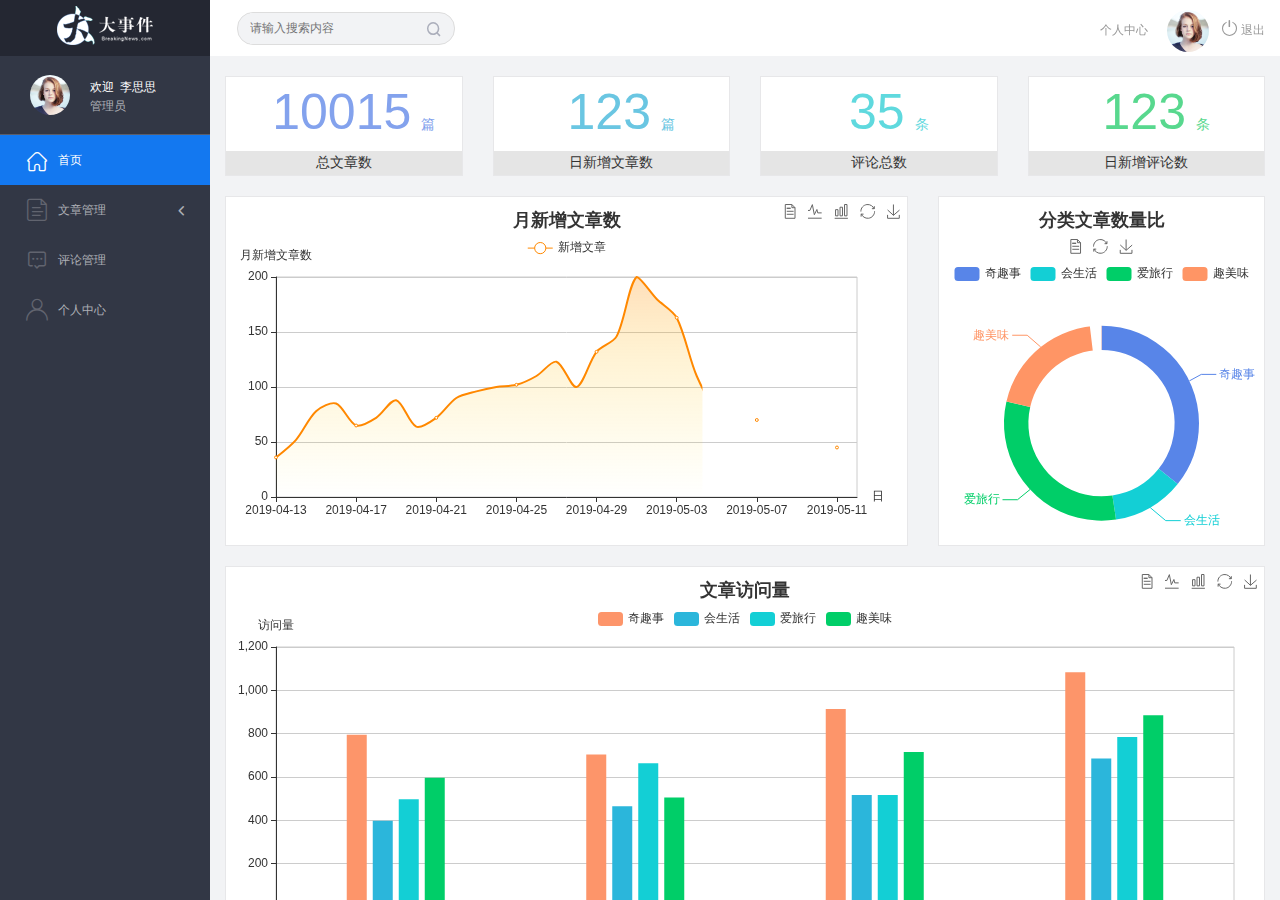
==== web_back/index.html @ 63952480 "第一次提交" ====
<!DOCTYPE html>
<html lang="en">

<head>
    <meta charset="UTF-8">
    <meta name="viewport" content="width=device-width, initial-scale=1.0">
    <meta http-equiv="X-UA-Compatible" content="ie=edge">
    <title>大事件-后台首页</title>
    <link rel="stylesheet" href="js/bootstrap/css/bootstrap.min.css">
    <link rel="stylesheet" href="css/reset.css">
    <link rel="stylesheet" href="css/iconfont.css">
    <link rel="stylesheet" href="css/main.css">
    <script src="js/jquery-1.12.4.min.js"></script>
</head>

<body>
    <div class="sider">
        <a href="#" class="logo"><img src="images/logo02.png" alt="logo"></a>
        <div class="user_info">
            <img src="images/2.jpg" alt="person">
            <span>欢迎&nbsp;&nbsp;李思思</span>
            <b>管理员</b>
        </div>
        <div class="menu">
            <div class="level01 active"><a href="main_count.html" target="main_frame"><i class="iconfont icon-yidiandiantubiao04"></i><span>首页</span></a></div>
            <div class="level01"><a href="#"><i class="iconfont icon-icon-article"></i><span>文章管理</span><b
                        class="iconfont icon-arrowdownl"></b></a></div>
            <ul class="level02">
                <li><a href="article_list.html" target="main_frame"><i class="iconfont icon-previewright"></i><span>文章列表</span></a></li>
                <li><a href="article_release.html" target="main_frame"><i class="iconfont icon-previewright"></i><span>发表文章</span></a></li>
                <li><a  href="article_category.html" target="main_frame"><i class="iconfont icon-previewright"></i><span>文章类别管理</span></a></li>
            </ul>

            <div class="level01"><a href="comment_list.html" target="main_frame"><i class="iconfont icon-comment"></i><span>评论管理</span></a></div>
            <div class="level01"><a  href="user.html" target="main_frame"><i class="iconfont icon-user"></i><span>个人中心</span></a></div>
        </div>
    </div>

    <div class="header_bar">        
        <form class="search_form">
            <input type="text" placeholder="请输入搜索内容">
            <i class="iconfont icon-search"></i>
        </form>
        <div class="user_center_link">
            <a href="user.html" onclick="setMenu(3,0)" target="main_frame">个人中心</a>
            <img src="images/2.jpg" alt="person">
            <a href="#"><i class="iconfont icon-tuichu"></i> 退出</a>
        </div>
    </div>

    <div class="main" id="main_body">
        <iframe src="main_count.html" frameborder="0" id="main_frame" name="main_frame" frameborder="0" scrolling="auto"></iframe>
    </div>



    <script>
        var $level01 = $('.level01');
        var $subli = $('.level02 li')
        $level01.click(function(){
            $level01.not($(this)).removeClass('active');
            $(this).addClass('active');

            if($(this).next().hasClass('level02')){
                $(this).next().slideToggle();
                $(this).find('b').toggleClass('rotate0');
            }else{
                $subli.removeClass('active'); 
            }
        })

        $subli.click(function(){
            $subli.not($(this)).removeClass('active');
            $(this).addClass('active');

            if(!$(this).parent().prev().hasClass('active')){
                $level01.removeClass('active');
                $(this).parent().prev().addClass('active');
            }
        })

        function resizeFrame(){
            var frame_w = $('#main_body').outerWidth();
			var frame_h = $('#main_body').outerHeight();
			$('#main_frame').css({'width':frame_w,'height':frame_h});
        }

        resizeFrame();

        $(window).resize(function(){
            resizeFrame();
        })


        function setMenu(m,n){
           $level01.eq(m).addClass('active').siblings().not('.level02').removeClass('active');
           if(m!=1){              
              $('.level02').slideUp(); 
           }else{
              $('.level02').slideDown();
              $('.level02').children().eq(n).addClass('active').siblings().removeClass('active');
           }
        }

    </script>

</body>
</html>
---- web_back/css/iconfont.css ----
@font-face {font-family: "iconfont";
  src: url('../fonts/iconfont.eot?t=1558003957214'); /* IE9 */
  src: url('../fonts/iconfont.eot?t=1558003957214#iefix') format('embedded-opentype'), /* IE6-IE8 */
  url('[data-uri]') format('woff2'),
  url('../fonts/iconfont.woff?t=1558003957214') format('woff'),
  url('../fonts/iconfont.ttf?t=1558003957214') format('truetype'), /* chrome, firefox, opera, Safari, Android, iOS 4.2+ */
  url('../fonts/iconfont.svg?t=1558003957214#iconfont') format('svg'); /* iOS 4.1- */
}

.iconfont {
  font-family: "iconfont" !important;
  font-size: 16px;
  font-style: normal;
  -webkit-font-smoothing: antialiased;
  -moz-osx-font-smoothing: grayscale;
}

.icon-yidiandiantubiao04:before {
  content: "\e607";
}

.icon-arrowdownl:before {
  content: "\e6a3";
}

.icon-key:before {
  content: "\e68b";
}

.icon-tuichu:before {
  content: "\e622";
}

.icon-previewright:before {
  content: "\e75c";
}

.icon-system:before {
  content: "\e6a6";
}

.icon-icondate:before {
  content: "\e609";
}

.icon-search:before {
  content: "\e656";
}

.icon-system1:before {
  content: "\e608";
}

.icon-user:before {
  content: "\e645";
}

.icon-comment:before {
  content: "\e60a";
}

.icon-icon-article:before {
  content: "\e601";
}
---- web_back/css/main.css ----
body{
    font-family:'MicroSoft YaHei';
    background-color: #f2f3f5;
}
.main_wrap{
    position:fixed;
    width:100%;
    height:100%;
    left:0px;
    top:0px;
    background:url('../images/login_bg.jpg'); 
    background-size:100% 100%; 
  }
.header{
    width:1200px;
    overflow: hidden;
    margin:20px auto 0;
}
.heade .logo{
    float: left;
}
.header .copyright{
    float:right;
    font-size:12px;
    color:#fff;
    text-align:right;
    line-height:20px;
    margin-top:10px;
}
.login_form_con{
    position:absolute;
    left:50%;
    top:50%;
    margin-left:-200px;
    margin-top:-155px;
    width:400px;
    height:310px;
    background-color: #edeff0;
}

.login_form{
    position: relative;
}

.login_form .icon-user{
    position:absolute;
    font-size:16px;
    color:#999;
    left:46px;
    top:12px;
}
.login_form .icon-key{
    position:absolute;
    font-size:18px;
    color:#999;
    left:46px;
    top:78px;
}
.login_title{
    height:60px;
    background:url('../images/login_title.png') center center no-repeat #fff;
}
.input_txt,.input_pass,.input_sub{
    display:block;
    width:334px;
    height:37px;
    padding:0px;
    text-indent:40px;
    border:1px solid #ddd;
    margin:27px auto 0;
    outline:none;
}
.input_sub{
    margin-top:40px;
    height:42px;
    background-color: #19b9e7;
    text-indent:0px;
    font-size:18px;
    color:#fff;
    cursor: pointer;
}
.input_sub:hover{
    background-color: #08a0cc;
}

.sider{
    position:fixed;
    left:0;
    top:0;
    bottom:0;
    width:210px;
    background-color: #323745;
}
.sider .logo{
    display:block;
    height:56px;
    background-color: #242732;
    overflow: hidden;
}
.sider .logo img{
    display:block;
    margin:6px auto 0;
}
.user_info{
    height:79px;
    border-bottom:1px solid #5a5e6b;
}

.user_info img{
    float: left;
    width:40px;
    height:40px;
    border-radius:20px;
    margin:19px 0 0 30px;
}
.user_info span{
    float: left;
    width:120px;
    font-size:12px;
    color:#fff;
    margin:23px 0 0 20px;
}
.user_info b{
    float: left;
    width: 120px;
    font-weight:normal;
    font-size:12px;
    color:#adafb5;
    margin:2px 0 0 20px;
}

.menu .level01{
    height:50px;
    line-height:50px;
}
.menu .level01 a{
    display:block;
    height:50px;
    font-size:12px;
    color:#adafb5;
    overflow: hidden;
}
.menu .level01.active a{
    background-color: #1378f0;
    color:#fff;
}
.menu .level01.active i{
    color:#fff;
}

.menu .level01 a:hover{
    background-color: #1378f0;
    color:#fff;
}
.menu .level01 a:hover i{
    color:#fff;
}
.menu .level01 i{
    color:#61646f;
    font-size:22px;
    float: left;
    margin-left:26px;
}
.menu .level01 span{
    float: left;
    margin-left:10px;
}
.menu .level01 b{
    float: right;
    margin-right:20px;
    font-weight:normal;
    transform:rotate(90deg);
    transition:all 500ms ease;
}

.menu .level01 .rotate0{
    transform:rotate(0deg);
}

.menu .level02{
    background: #242732;
    display:none;
}


.menu .level02 li{
    height:40px;
    line-height:40px;
}
.menu .level02 li a{
    display:block;
    height:40px;
    font-size:12px;
    color:#adafb5;
    overflow: hidden;
}

.menu .level02 li a:hover{
    background-color: #1378f0;
    color:#fff;
}

.menu .level02 li i{
    font-size:12px;
    float: left;
    margin-left:60px;
}
.menu .level02 li span{
    font-size:12px;
    float: left;
    margin-left:5px;
}

.menu .level02 .active a{
    color:#ffae00;
}

.header_bar{
    position:fixed;
    left:210px;
    right:0;
    top:0;
    height:56px;
    background-color: #fff;
}

.main{
    position:fixed;
    left:210px;
    top:56px;
    right:0;
    bottom:0;
    background-color: #f2f3f5;
}

.search_form{
    width:218px;
    height:33px;
    border:1px solid #ddd;
    background-color: #f2f3f5;
    border-radius:16px;
    float: left;
    margin:12px 0 0 27px;
}

.search_form input{
    padding:0px;
    margin:0px;
    border:0px;
    float: left;
    background-color: #f2f3f5;
    font-size:12px;
    width:175px;
    height:31px;
    margin-left:12px;
    outline:none;
   
}

.search_form .icon-search{
    line-height:33px;
    cursor: pointer;
    font-size:18px;
    color:#abaebb;
}
.user_center_link{
    float:right;

}
.user_center_link a{
    line-height:56px;
    font-size:12px;
    color:#999;
    margin-right:15px;
}
.user_center_link a:hover{
    color:#ffae00
}

.user_center_link img{
    width:42px;
    height:42px;
    border-radius:32px;
    margin-right:10px;
}

.spannel_list{
    margin-top:20px;
}

.spannel{
	height:100px;
	overflow:hidden;
	text-align:center;
    position:relative;
    background-color: #fff;
    border:1px solid #e7e7e9;
    margin-bottom:20px;
}

.spannel em{
    font-style:normal;
	font-size:50px;
	line-height:50px;
	display:inline-block;
	margin:10px 0 0 20px;
	font-family:'Arial';
	color:#83a2ed;
}

.spannel span{
	font-size:14px;
	display:inline-block;
	color:#83a2ed;
	margin-left:10px;
}

.spannel b{
	position:absolute;
	left:0;
	bottom:0;
	width:100%;
	line-height:24px;
	background:#e5e5e5;
	color:#333;
	font-size:14px;
	font-weight:normal;
}

.scolor01 em,.scolor01 span{
	color:#6ac6e2;
}

.scolor02 em,.scolor02 span{
	color:#5fd9de;
}

.scolor03 em,.scolor03 span{
	color:#58d88e;
}


.gragh_pannel{
    height:350px;
    border:1px solid #e7e7e9;
    background-color: #fff!important; 
    margin-bottom:20px;  
}

.column_pannel{
    margin-bottom:20px;
    height:400px;
    border:1px solid #e7e7e9;
    background-color: #fff!important;   
}

.common_title{
    line-height:42px;
    background-color: #fbfbfb;
    border:1px solid #e7e7e9;
    margin-top:20px;
    text-indent: 15px;
    font-size:14px;
    color:#333;
}

.common_con{
    border:1px solid #e7e7e9;
    border-top:0px;
    background-color: #fff;
    padding-bottom:20px;
    margin-bottom:20px;
}
.opt_btns{
    margin-top:20px;
}

.mp20{
    margin-top:20px;
}

.pagination{   
   margin:0;
}

.article_form{
    margin-top:20px;
}

.form-group{
    margin-bottom:25px;
}

.form-group label{
    font-weight:normal;
    color:#666;
}

.icon-icondate{
    line-height:16px;
}

.user_pic{
    width:100px;
    height:100px;
    margin-bottom:10px;
}

.article_cover{
    width:200px;
    height:200px;
    margin-bottom:10px;
}
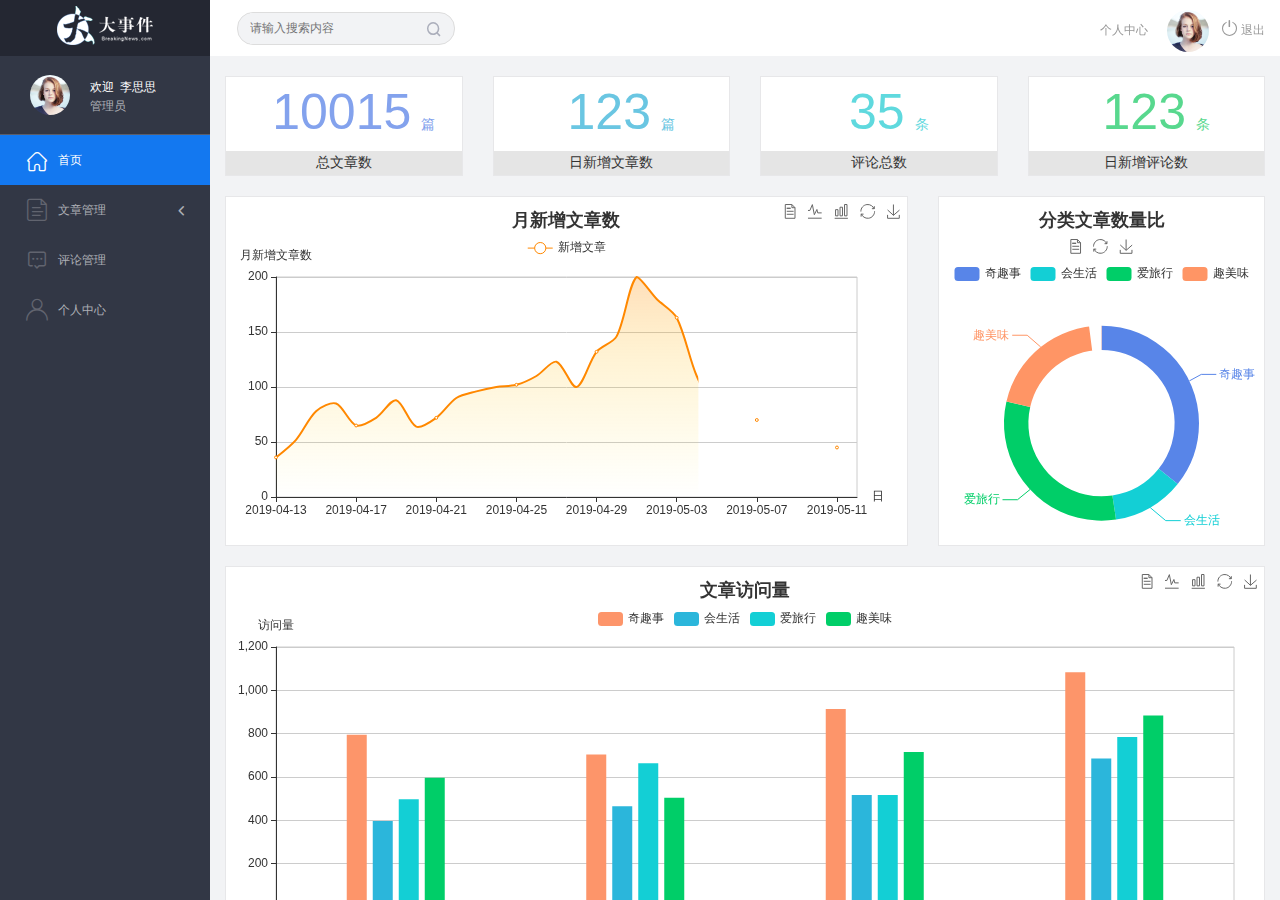
==== commit 8afd4934: "完成用户退出，无语义" ====
--- a/web_back/index.html
+++ b/web_back/index.html
@@ -28,15 +28,15 @@
             <ul class="level02">
                 <li><a href="article_list.html" target="main_frame"><i class="iconfont icon-previewright"></i><span>文章列表</span></a></li>
                 <li><a href="article_release.html" target="main_frame"><i class="iconfont icon-previewright"></i><span>发表文章</span></a></li>
-                <li><a  href="article_category.html" target="main_frame"><i class="iconfont icon-previewright"></i><span>文章类别管理</span></a></li>
+                <li><a href="article_category.html" target="main_frame"><i class="iconfont icon-previewright"></i><span>文章类别管理</span></a></li>
             </ul>
 
             <div class="level01"><a href="comment_list.html" target="main_frame"><i class="iconfont icon-comment"></i><span>评论管理</span></a></div>
-            <div class="level01"><a  href="user.html" target="main_frame"><i class="iconfont icon-user"></i><span>个人中心</span></a></div>
+            <div class="level01"><a href="user.html" target="main_frame"><i class="iconfont icon-user"></i><span>个人中心</span></a></div>
         </div>
     </div>
 
-    <div class="header_bar">        
+    <div class="header_bar">
         <form class="search_form">
             <input type="text" placeholder="请输入搜索内容">
             <i class="iconfont icon-search"></i>
@@ -44,7 +44,8 @@
         <div class="user_center_link">
             <a href="user.html" onclick="setMenu(3,0)" target="main_frame">个人中心</a>
             <img src="images/2.jpg" alt="person">
-            <a href="#"><i class="iconfont icon-tuichu"></i> 退出</a>
+            <!-- href="javascript:;" 不要让a标签跳转 -->
+            <a href="javascript:;" id="btnLogout"><i class="iconfont icon-tuichu"></i> 退出</a>
         </div>
     </div>
 
@@ -57,52 +58,74 @@
     <script>
         var $level01 = $('.level01');
         var $subli = $('.level02 li')
-        $level01.click(function(){
+        $level01.click(function() {
             $level01.not($(this)).removeClass('active');
             $(this).addClass('active');
 
-            if($(this).next().hasClass('level02')){
+            if ($(this).next().hasClass('level02')) {
                 $(this).next().slideToggle();
                 $(this).find('b').toggleClass('rotate0');
-            }else{
-                $subli.removeClass('active'); 
+            } else {
+                $subli.removeClass('active');
             }
         })
 
-        $subli.click(function(){
+        $subli.click(function() {
             $subli.not($(this)).removeClass('active');
             $(this).addClass('active');
 
-            if(!$(this).parent().prev().hasClass('active')){
+            if (!$(this).parent().prev().hasClass('active')) {
                 $level01.removeClass('active');
                 $(this).parent().prev().addClass('active');
             }
         })
 
-        function resizeFrame(){
+        function resizeFrame() {
             var frame_w = $('#main_body').outerWidth();
-			var frame_h = $('#main_body').outerHeight();
-			$('#main_frame').css({'width':frame_w,'height':frame_h});
+            var frame_h = $('#main_body').outerHeight();
+            $('#main_frame').css({
+                'width': frame_w,
+                'height': frame_h
+            });
         }
 
         resizeFrame();
 
-        $(window).resize(function(){
+        $(window).resize(function() {
             resizeFrame();
         })
 
 
-        function setMenu(m,n){
-           $level01.eq(m).addClass('active').siblings().not('.level02').removeClass('active');
-           if(m!=1){              
-              $('.level02').slideUp(); 
-           }else{
-              $('.level02').slideDown();
-              $('.level02').children().eq(n).addClass('active').siblings().removeClass('active');
-           }
+        function setMenu(m, n) {
+            $level01.eq(m).addClass('active').siblings().not('.level02').removeClass('active');
+            if (m != 1) {
+                $('.level02').slideUp();
+            } else {
+                $('.level02').slideDown();
+                $('.level02').children().eq(n).addClass('active').siblings().removeClass('active');
+            }
         }
+    </script>
+    <!-- 我的代码 -->
+    <script>
+        // 退出思路：
+        // 1.绑定退出按钮，
+        // 2.请求 退出接口
+        $("#btnLogout").click(function() {
+            // 2.请求退出接口
+            // 无语义
+            $.post("http://192.168.172.44:8000/admin/logout").then(function(res) {
+                console.log(res);
+                if (res.code === 200) {
+                    alert("退出成功！")
+                    window.location.href = "./login.html";
+                } else {
+                    alert(res.msg);
+                }
 
+            })
+        })
     </script>
+</body>
 
-</body>
 </html>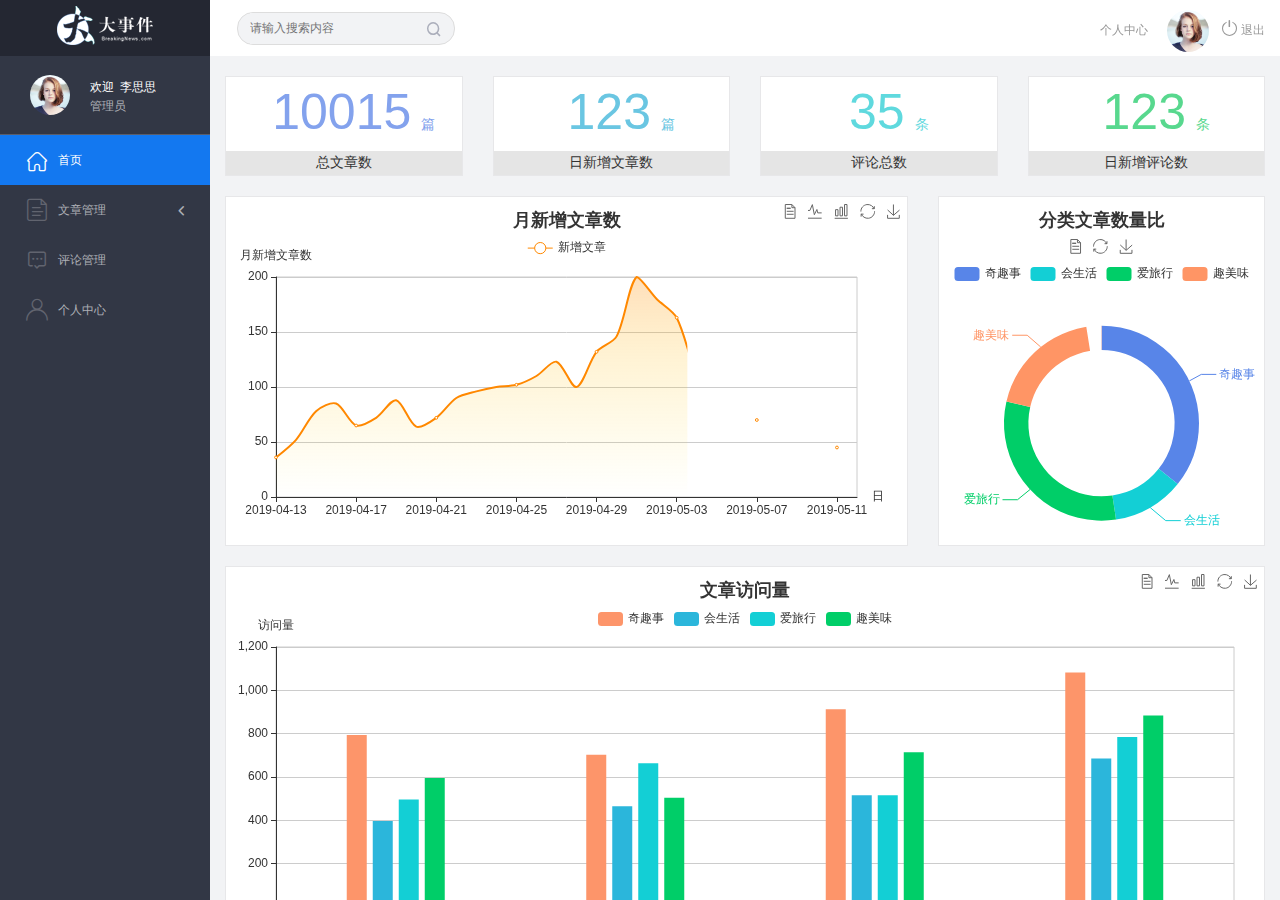
==== commit 0b49b203: "用户退出语义化" ====
--- a/web_back/index.html
+++ b/web_back/index.html
@@ -108,22 +108,39 @@
     </script>
     <!-- 我的代码 -->
     <script>
-        // 退出思路：
-        // 1.绑定退出按钮，
-        // 2.请求 退出接口
+        // 定义一个对象，退出的方法(语义化)
+        var user = {
+                logout: function() {
+                    $.post("http://10.253.10.194:8000/admin/logout").then(function(res) {
+                        console.log(res);
+                        if (res.code === 200) {
+                            alert("退出成功！")
+                            window.location.href = "./login.html";
+                        } else {
+                            alert(res.msg);
+                        }
+
+                    })
+
+                }
+            }
+            // 退出思路：
+            // 1.绑定退出按钮，
+            // 2.请求 退出接口
         $("#btnLogout").click(function() {
             // 2.请求退出接口
+            user.logout();
             // 无语义
-            $.post("http://192.168.172.44:8000/admin/logout").then(function(res) {
-                console.log(res);
-                if (res.code === 200) {
-                    alert("退出成功！")
-                    window.location.href = "./login.html";
-                } else {
-                    alert(res.msg);
-                }
+            // $.post("http://10.253.10.194:8000/admin/logout").then(function(res) {
+            //     console.log(res);
+            //     if (res.code === 200) {
+            //         alert("退出成功！")
+            //         window.location.href = "./login.html";
+            //     } else {
+            //         alert(res.msg);
+            //     }
 
-            })
+            // })
         })
     </script>
 </body>
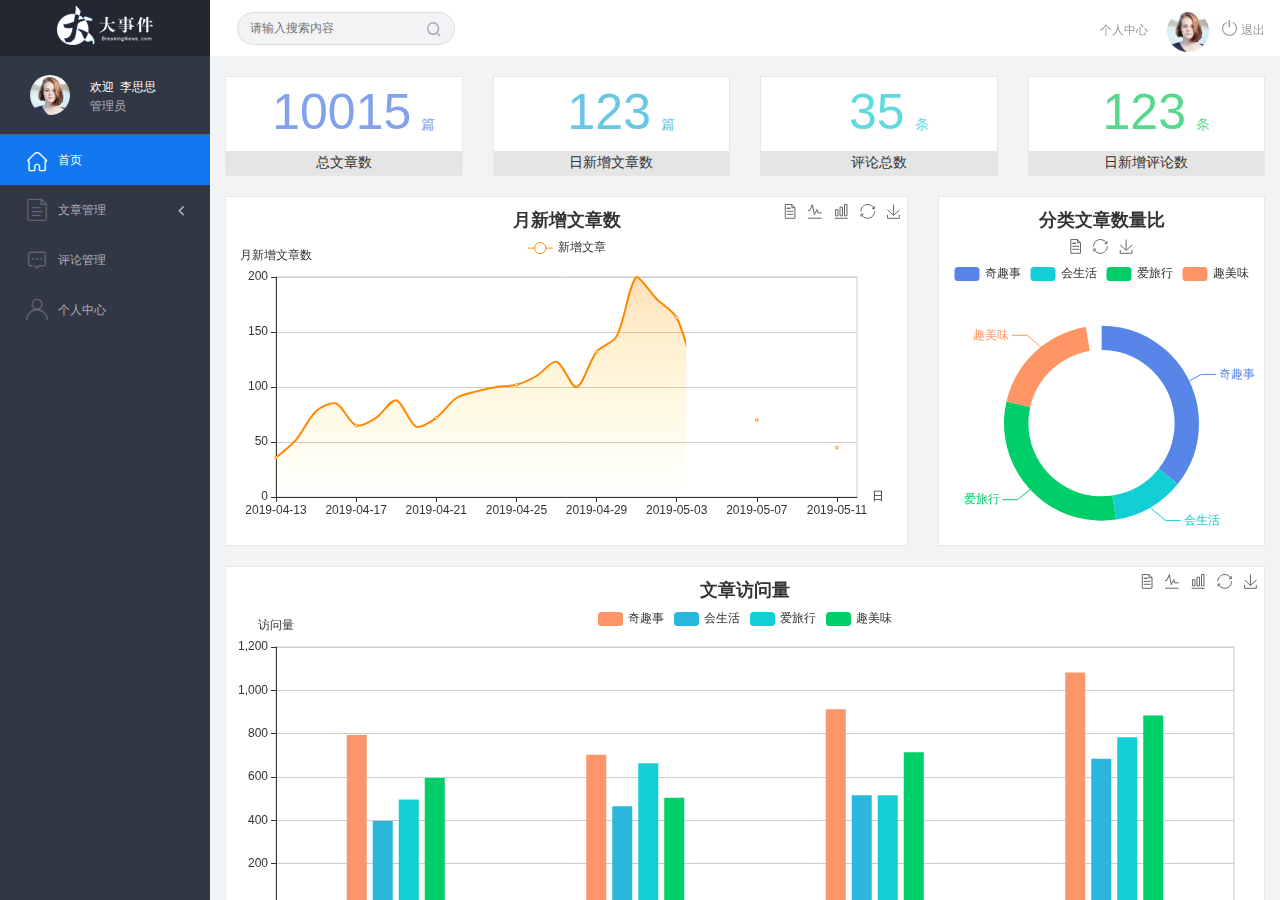
==== commit 8d8d5e3b: "获取管理员信息并显示，无语义" ====
--- a/web_back/index.html
+++ b/web_back/index.html
@@ -17,8 +17,8 @@
     <div class="sider">
         <a href="#" class="logo"><img src="images/logo02.png" alt="logo"></a>
         <div class="user_info">
-            <img src="images/2.jpg" alt="person">
-            <span>欢迎&nbsp;&nbsp;李思思</span>
+            <img src="images/2.jpg" alt="person" id="userImg">
+            <span>欢迎&nbsp;&nbsp;<i style="font-style:normal;" id="username">李思思</i></span>
             <b>管理员</b>
         </div>
         <div class="menu">
@@ -124,9 +124,9 @@
 
                 }
             }
-            // 退出思路：
-            // 1.绑定退出按钮，
-            // 2.请求 退出接口
+            // 1.退出思路：
+            // 1.1绑定退出按钮，
+            // 1.2请求 退出接口
         $("#btnLogout").click(function() {
             // 2.请求退出接口
             user.logout();
@@ -142,6 +142,17 @@
 
             // })
         })
+
+
+        //2.获取管理员信息并且显示
+        $.get("http://10.253.10.194:8000/admin/getuser").then(function(res) {
+            console.log(res);
+            // 用户名
+            $("#username").html(res.data.nickname);
+            // 图片地址
+            $("#userImg").attr("src", res.data.user_pic);
+
+        })
     </script>
 </body>
 
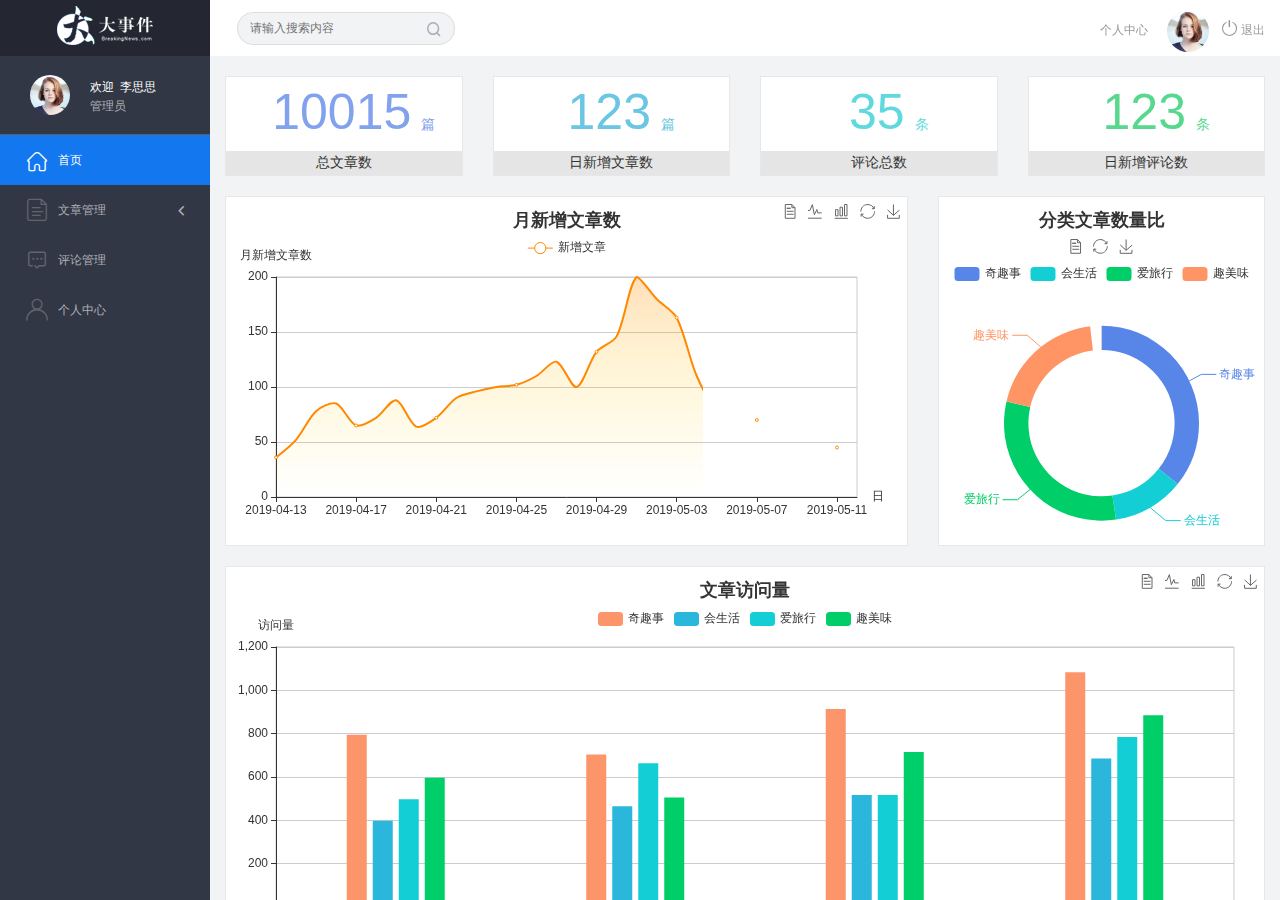
==== commit 9a7c7611: "创建util文件夹，创建user.js文件，把所有用户相关的功能写在一个对象中" ====
--- a/web_back/index.html
+++ b/web_back/index.html
@@ -106,27 +106,42 @@
             }
         }
     </script>
+    <!-- 引入user模块 -->
+    <script src="./js/util/user.js"></script>
     <!-- 我的代码 -->
     <script>
         // 定义一个对象，退出的方法(语义化)
-        var user = {
-                logout: function() {
-                    $.post("http://10.253.10.194:8000/admin/logout").then(function(res) {
-                        console.log(res);
-                        if (res.code === 200) {
-                            alert("退出成功！")
-                            window.location.href = "./login.html";
-                        } else {
-                            alert(res.msg);
-                        }
+        // var user = {
+        //         logout: function() {
+        //             $.post("http:///192.168.1.105:8000/admin/logout").then(function(res) {
+        //                 console.log(res);
+        //                 if (res.code === 200) {
+        //                     alert("退出成功！")
+        //                     window.location.href = "./login.html";
+        //                 } else {
+        //                     alert(res.msg);
+        //                 }
 
-                    })
+        //             })
 
-                }
-            }
-            // 1.退出思路：
-            // 1.1绑定退出按钮，
-            // 1.2请求 退出接口
+        //         },
+        //         getInfo: function() {
+
+        //             //2.获取管理员信息并且显示
+        //             $.get("http://192.168.1.105:8000/admin/getuser").then(function(res) {
+        //                 console.log(res);
+        //                 // 用户名
+        //                 $("#username").html(res.data.nickname);
+        //                 // 图片地址
+        //                 $("#userImg").attr("src", res.data.user_pic);
+
+        //             })
+        //         }
+        //     }
+        // ---------------------------------------------------------------
+        // 1.退出思路：
+        // 1.1绑定退出按钮，
+        // 1.2请求 退出接口
         $("#btnLogout").click(function() {
             // 2.请求退出接口
             user.logout();
@@ -145,14 +160,15 @@
 
 
         //2.获取管理员信息并且显示
-        $.get("http://10.253.10.194:8000/admin/getuser").then(function(res) {
-            console.log(res);
-            // 用户名
-            $("#username").html(res.data.nickname);
-            // 图片地址
-            $("#userImg").attr("src", res.data.user_pic);
+        user.getInfo();
+        // $.get("http://192.168.1.105:8000/admin/getuser").then(function(res) {
+        //     console.log(res);
+        //     // 用户名
+        //     $("#username").html(res.data.nickname);
+        //     // 图片地址
+        //     $("#userImg").attr("src", res.data.user_pic);
 
-        })
+        // })
     </script>
 </body>
 
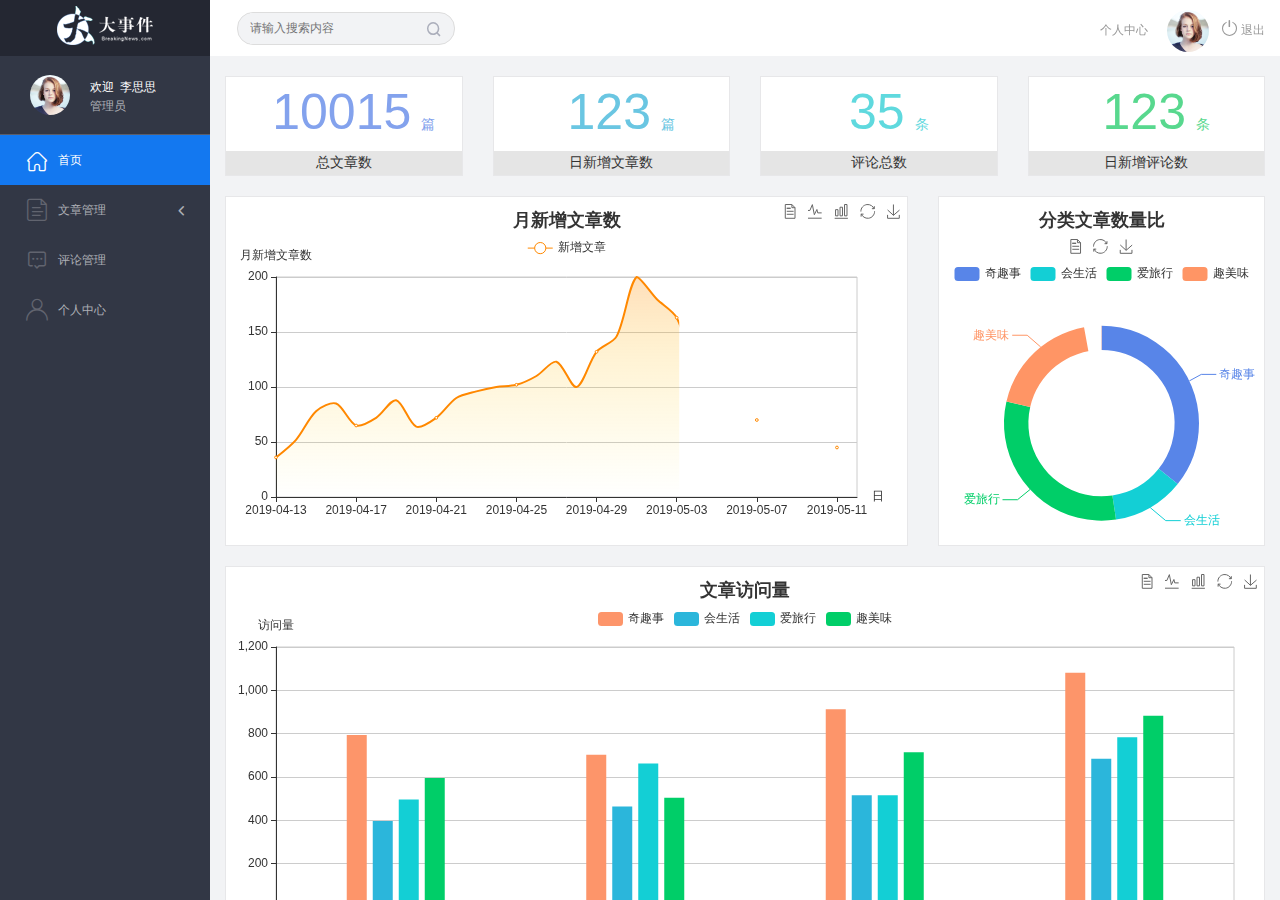
==== commit 4bd4903a: "在util文件夹下创建config.js文件，用来存放这个项目中所有用到的接口地址" ====
--- a/web_back/index.html
+++ b/web_back/index.html
@@ -106,6 +106,8 @@
             }
         }
     </script>
+    <!-- 引入config.js文件(在user.js之前引入) -->
+    <script src="./js/util/config.js"></script>
     <!-- 引入user模块 -->
     <script src="./js/util/user.js"></script>
     <!-- 我的代码 -->
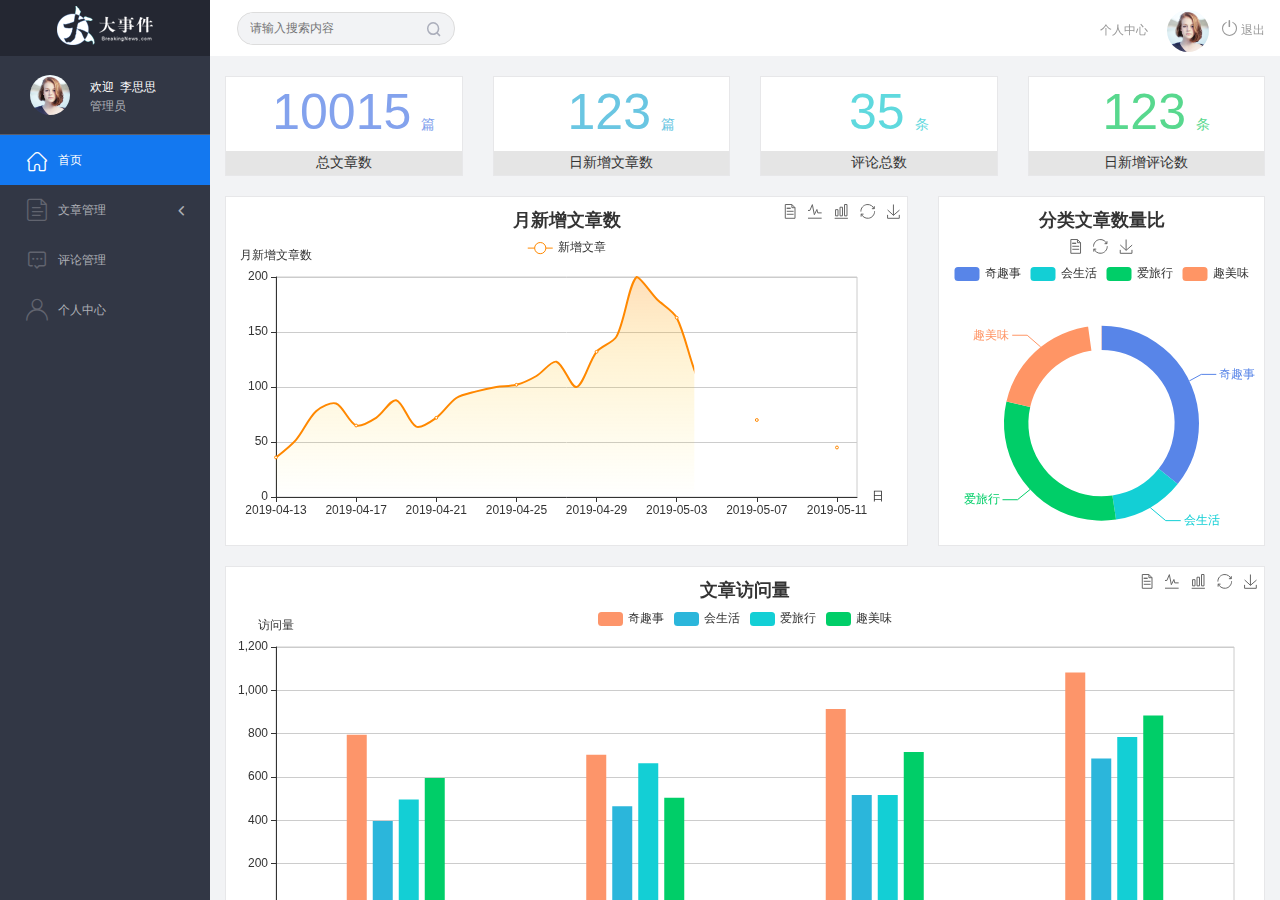
==== commit fb1abb8f: "进一步优化代码，把user.js文件中 $.ajax(),$.get(),$.post()得到的对象return出去，把.then()这个方法提炼出来" ====
--- a/web_back/index.html
+++ b/web_back/index.html
@@ -146,7 +146,17 @@
         // 1.2请求 退出接口
         $("#btnLogout").click(function() {
             // 2.请求退出接口
-            user.logout();
+            // 优化添加.then()
+            user.logout().then(function(res) {
+                console.log(res);
+                if (res.code === 200) {
+                    alert("退出成功！")
+                    window.location.href = "./login.html";
+                } else {
+                    alert(res.msg);
+                }
+
+            });
             // 无语义
             // $.post("http://10.253.10.194:8000/admin/logout").then(function(res) {
             //     console.log(res);
@@ -162,7 +172,15 @@
 
 
         //2.获取管理员信息并且显示
-        user.getInfo();
+        // 优化添加.then()
+        user.getInfo().then(function(res) {
+            console.log(res);
+            // 用户名
+            $("#username").html(res.data.nickname);
+            // 图片地址
+            $("#userImg").attr("src", res.data.user_pic);
+
+        });
         // $.get("http://192.168.1.105:8000/admin/getuser").then(function(res) {
         //     console.log(res);
         //     // 用户名
